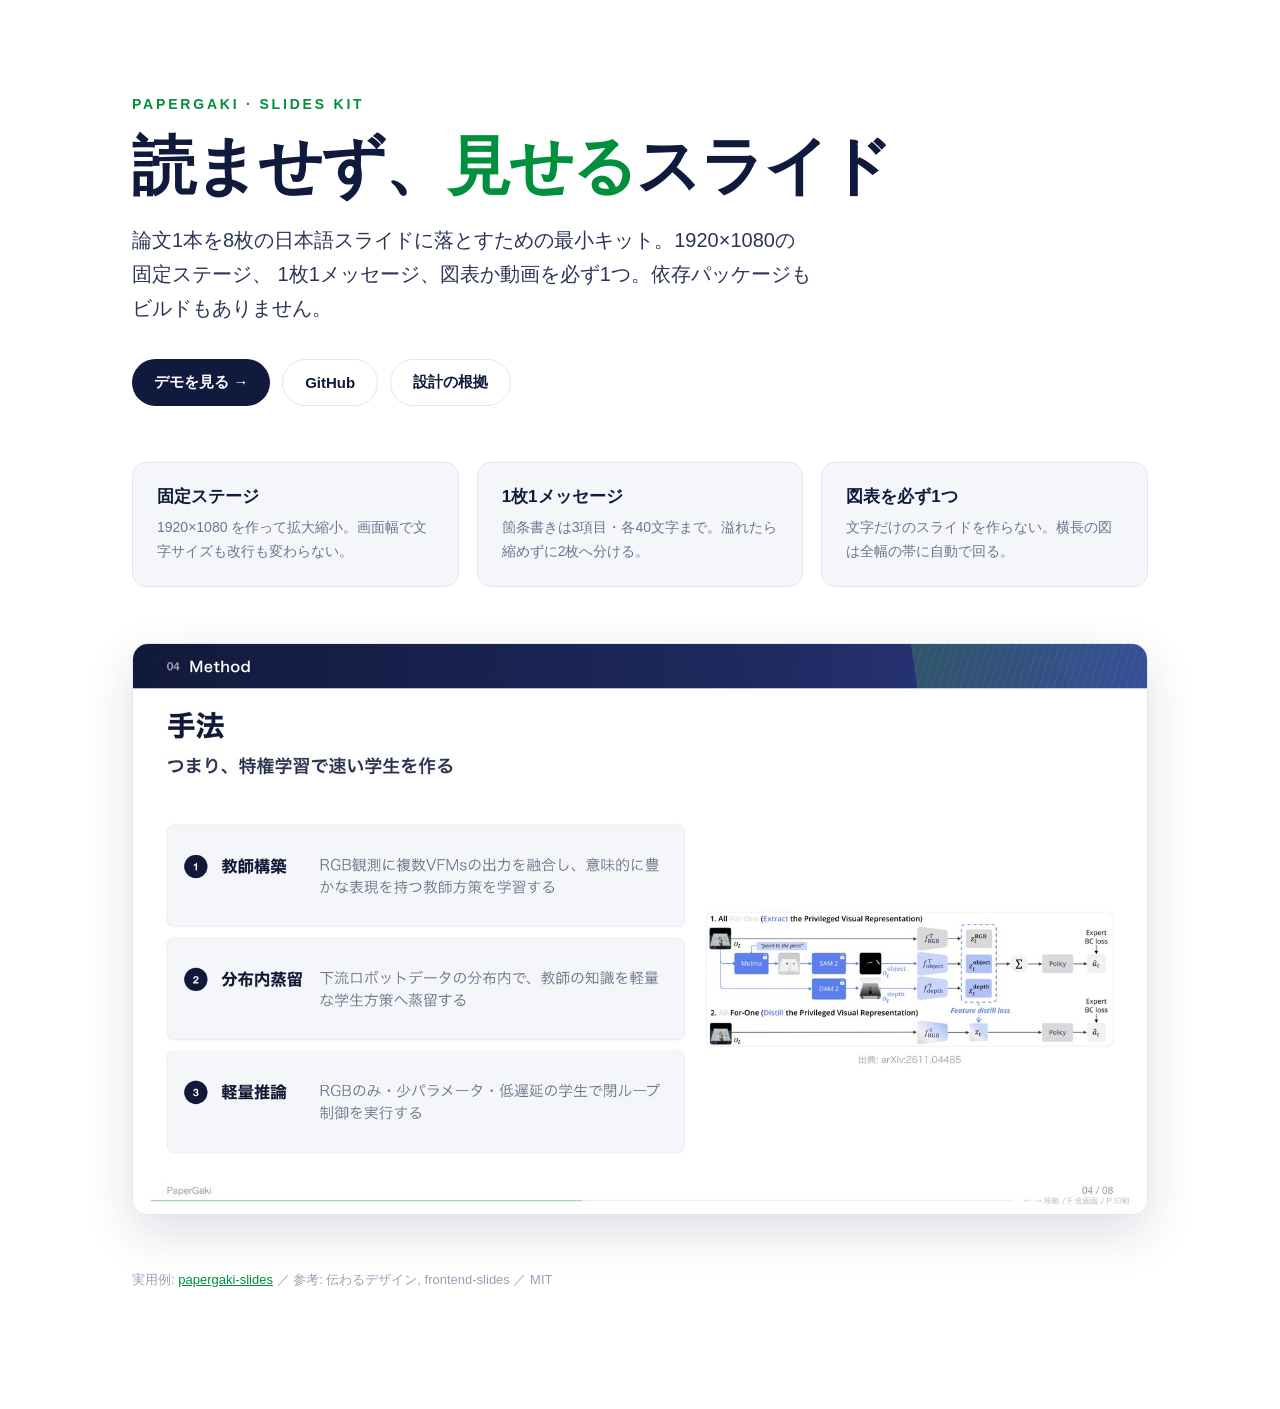
==== index.html @ 5c1c2af1 "PaperGaki Slides Kit: fixed-stage HTML slide kit with design notes" ====
<!doctype html>
<html lang="ja">
<head>
<meta charset="utf-8">
<meta name="viewport" content="width=device-width,initial-scale=1">
<title>PaperGaki Slides Kit — 読ませず、見せるスライド</title>
<meta property="og:title" content="PaperGaki Slides Kit">
<meta property="og:description" content="論文1本を8枚の日本語スライドに落とすための、依存なしHTMLスライドキット。">
<link rel="stylesheet" href="css/deck.css">
<style>
  body.landing { overflow: auto; height: auto; min-height: 100%; background: var(--slide-bg); }
  .wrap { max-width: 1080px; margin: 0 auto; padding: 96px 32px 120px; }
  .kicker { font-family: var(--font-latin); font-size: 14px; font-weight: 700; letter-spacing: .2em;
            text-transform: uppercase; color: var(--accent-ink); }
  h1 { margin: 18px 0 20px; font-size: clamp(34px, 5vw, 64px); line-height: 1.14; font-weight: 900;
       letter-spacing: -.035em; color: var(--navy); max-width: 14em; }
  h1 b { color: var(--accent-ink); }
  .lead { font-size: clamp(15px, 1.6vw, 20px); line-height: 1.7; color: var(--ink-soft); max-width: 34em; }
  .cta { display: flex; flex-wrap: wrap; gap: 12px; margin: 34px 0 56px; }
  .btn { display: inline-flex; align-items: center; gap: 8px; padding: 13px 22px; border-radius: 999px;
         font-weight: 700; text-decoration: none; font-size: 15px; }
  .btn--primary { background: var(--navy); color: #fff; }
  .btn--ghost { border: 1px solid var(--card-line); color: var(--navy); background: #fff; }
  .btn:hover { text-decoration: none; opacity: .9; }
  .grid3 { display: grid; grid-template-columns: repeat(auto-fit, minmax(230px, 1fr)); gap: 18px; }
  .card { padding: 22px 24px; border: 1px solid var(--card-line); border-radius: 14px; background: var(--card); }
  .card h3 { margin: 0 0 8px; font-size: 17px; color: var(--navy); }
  .card p { margin: 0; font-size: 14px; line-height: 1.7; color: var(--muted); }
  .shot { margin: 56px 0 0; border: 1px solid var(--card-line); border-radius: 16px; overflow: hidden;
          box-shadow: 0 18px 50px rgba(16,26,61,.14); }
  .shot img { display: block; width: 100%; }
  footer { margin-top: 56px; font-size: 13px; color: var(--faint); }
  footer a { color: var(--accent-ink); }
</style>
</head>
<body class="landing">
<div class="wrap">
  <div class="kicker">PaperGaki · Slides Kit</div>
  <h1>読ませず、<b>見せる</b>スライド</h1>
  <p class="lead">
    論文1本を8枚の日本語スライドに落とすための最小キット。1920×1080の固定ステージ、
    1枚1メッセージ、図表か動画を必ず1つ。依存パッケージもビルドもありません。
  </p>
  <div class="cta">
    <a class="btn btn--primary" href="examples/index.html">デモを見る →</a>
    <a class="btn btn--ghost" href="https://github.com/Wataru823/papergaki-slides-kit">GitHub</a>
    <a class="btn btn--ghost" href="https://github.com/Wataru823/papergaki-slides-kit/blob/main/DESIGN.md">設計の根拠</a>
  </div>

  <div class="grid3">
    <div class="card"><h3>固定ステージ</h3><p>1920×1080 を作って拡大縮小。画面幅で文字サイズも改行も変わらない。</p></div>
    <div class="card"><h3>1枚1メッセージ</h3><p>箇条書きは3項目・各40文字まで。溢れたら縮めずに2枚へ分ける。</p></div>
    <div class="card"><h3>図表を必ず1つ</h3><p>文字だけのスライドを作らない。横長の図は全幅の帯に自動で回る。</p></div>
  </div>

  <div class="shot"><img src="docs/example-method.jpg" alt="スライドの例"></div>

  <footer>
    実用例: <a href="https://wataru823.github.io/papergaki-slides/">papergaki-slides</a> ／
    参考: 伝わるデザイン, frontend-slides ／ MIT
  </footer>
</div>
</body>
</html>
---- css/deck.css ----
/* ============================================================
   PaperGaki decks — 1920x1080 fixed stage, academic light theme.

   Modelled on a well-designed conference deck:
   - navy section band carrying the section name
   - bold navy title with an inline venue/citation suffix
   - one bold "claim" line under the title (what the slide says)
   - cards on white, green used only for the key term
   - fixed footer: brand left, page number right
   ============================================================ */

:root {
  --stage-bg: #e9edf3;
  --slide-bg: #ffffff;

  --navy: #101a3d;
  --navy-2: #1b2a63;
  --ink: #101a3d;
  --ink-soft: #2b3557;
  --muted: #6b7490;
  --faint: #98a0b6;

  --accent: #00b34a;
  --accent-ink: #008f3c;
  --accent-soft: #e6f7ec;

  --card: #f4f6fa;
  --card-line: #e2e6ef;
  --line: #dfe3ec;

  --radius: 16px;
  --font-jp: "Hiragino Sans", "Hiragino Kaku Gothic ProN", "Noto Sans JP",
    "Yu Gothic", "Meiryo", sans-serif;
  --font-latin: "Helvetica Neue", "Segoe UI", Arial, sans-serif;
}

* { box-sizing: border-box; }

html, body {
  margin: 0;
  padding: 0;
  width: 100%;
  height: 100%;
  overflow: hidden;
  background: var(--stage-bg);
  color: var(--ink);
  font-family: var(--font-jp);
  -webkit-font-smoothing: antialiased;
}

/* ---------------------------------------------------------------- stage */

.deck-viewport {
  position: fixed;
  inset: 0;
  overflow: hidden;
  background: var(--stage-bg);
}

.deck-stage {
  position: absolute;
  left: 0;
  top: 0;
  width: 1920px;
  height: 1080px;
  transform-origin: 0 0;
  background: var(--slide-bg);
  overflow: hidden;
  box-shadow: 0 24px 80px rgba(16, 26, 61, 0.18);
}

.slide {
  position: absolute;
  inset: 0;
  width: 1920px;
  height: 1080px;
  overflow: hidden;
  visibility: hidden;
  opacity: 0;
  pointer-events: none;
  background: var(--slide-bg);
  transition: opacity 0.28s ease;
}

.slide.is-active {
  visibility: visible;
  opacity: 1;
  pointer-events: auto;
  z-index: 1;
}

/* ---------------------------------------------------------------- band */

.band {
  position: absolute;
  top: 0;
  left: 0;
  right: 0;
  height: 84px;
  background: linear-gradient(96deg, var(--navy) 0%, var(--navy-2) 62%, #2c4191 100%);
  display: flex;
  align-items: center;
  padding: 0 64px;
  overflow: hidden;
}

.band::after {
  content: "";
  position: absolute;
  right: -80px;
  top: -140px;
  width: 520px;
  height: 340px;
  background:
    repeating-linear-gradient(115deg, rgba(255, 255, 255, 0.10) 0 2px, transparent 2px 13px),
    linear-gradient(120deg, rgba(0, 179, 74, 0.55), rgba(70, 120, 255, 0.35));
  transform: rotate(-8deg);
  opacity: 0.55;
}

.band__label {
  position: relative;
  z-index: 1;
  font-size: 27px;
  font-weight: 700;
  letter-spacing: 0.04em;
  color: #ffffff;
}

.band__num {
  position: relative;
  z-index: 1;
  margin-right: 18px;
  font-family: var(--font-latin);
  font-size: 22px;
  font-weight: 700;
  color: rgba(255, 255, 255, 0.55);
  font-variant-numeric: tabular-nums;
}

/* ---------------------------------------------------------------- head */

.slide__inner {
  position: absolute;
  inset: 84px 0 0 0;
  padding: 36px 64px 62px;
  display: flex;
  flex-direction: column;
}

.slide__head { flex: 0 0 auto; }

.slide h2 {
  margin: 0;
  word-break: auto-phrase;
  line-break: strict;
  font-size: 55px;
  line-height: 1.24;
  font-weight: 800;
  letter-spacing: -0.01em;
  color: var(--navy);
}

.slide h2 .cite {
  margin-left: 18px;
  font-family: var(--font-latin);
  font-size: 30px;
  font-weight: 600;
  color: var(--muted);
  letter-spacing: 0;
}

/* the one-sentence claim of this slide */
.claim {
  margin: 18px 0 0;
  font-size: 34px;
  line-height: 1.45;
  font-weight: 700;
  color: var(--ink-soft);
}

.claim b { color: var(--accent-ink); font-weight: 800; }

.slide__body {
  flex: 1 1 auto;
  display: flex;
  min-height: 0;
  padding-top: 34px;
  overflow: hidden;
}

.slide__body[data-layout="center"] { align-items: center; }
/* short content sits centred so the slide does not look top-heavy */
.slide__body[data-layout="top"] { align-items: center; }
.slide__body[data-layout="top"] .stack--band { align-self: flex-start; }

/* ---------------------------------------------------------------- footer */

.pager {
  position: absolute;
  right: 64px;
  bottom: 34px;
  font-family: var(--font-latin);
  font-size: 19px;
  color: var(--faint);
  font-variant-numeric: tabular-nums;
}

.brand {
  position: absolute;
  left: 64px;
  bottom: 34px;
  font-family: var(--font-latin);
  font-size: 18px;
  color: var(--faint);
}

/* ---------------------------------------------------------------- layouts */

.split {
  display: grid;
  grid-template-columns: 1fr 1fr;
  gap: 56px;
  width: 100%;
  height: 100%;
  min-height: 0;
  align-items: stretch;
}

.split--text-first { grid-template-columns: 1.06fr 0.94fr; }

/* steps: give the text more width so rows do not wrap into extra height */
.split--steps { grid-template-columns: 1.12fr 0.88fr; gap: 40px; }
.split--steps .col--figure { order: 2; }
.split--steps .col--text { order: 1; height: auto; justify-content: center; }
.split--steps .steps { height: auto; }
.split--figure-first { grid-template-columns: 0.94fr 1.06fr; }
.split--figure-first .col--text { order: 2; }
.split--figure-first .col--figure { order: 1; }

.stack { width: 100%; }

.bullets {
  list-style: none;
  margin: 0;
  padding: 0;
  display: flex;
  flex-direction: column;
  gap: 46px;
}

.bullets li {
  position: relative;
  padding-left: 42px;
  font-size: 40px;
  line-height: 1.55;
  color: var(--ink-soft);
}

.bullets li::before {
  content: "";
  position: absolute;
  left: 6px;
  top: 22px;
  width: 14px;
  height: 14px;
  border-radius: 3px;
  background: var(--accent);
}

.bullets li b { color: var(--navy); font-weight: 800; }

/* card variant for text-only slides */
.bullets--cards { gap: 20px; }

.bullets--cards li {
  padding: 30px 36px 30px 74px;
  border-radius: 14px;
  border: 1px solid var(--card-line);
  background: var(--card);
  font-size: 36px;
}

.bullets--cards li::before {
  left: 36px;
  top: 50%;
  width: 16px;
  height: 16px;
  margin-top: -8px;
  border-radius: 4px;
}

.statement {
  margin: 0 0 40px;
  font-size: 50px;
  line-height: 1.4;
  font-weight: 800;
  color: var(--navy);
  max-width: 1400px;
}

.statement b { color: var(--accent-ink); }

/* numbered steps */
.steps { display: flex; flex-direction: column; gap: 18px; width: 100%; }

.step {
  display: flex;
  gap: 28px;
  align-items: center;
  padding: 22px 30px;
  border-radius: 14px;
  border: 1px solid var(--card-line);
  background: var(--card);
}

.step__num {
  flex: 0 0 auto;
  width: 44px;
  height: 44px;
  border-radius: 50%;
  display: grid;
  place-items: center;
  background: var(--navy);
  color: #ffffff;
  font-family: var(--font-latin);
  font-size: 21px;
  font-weight: 700;
}

.step__label { flex: 0 0 auto; min-width: 190px; font-size: 31px; font-weight: 800; color: var(--navy); }
.step__text { font-size: 28px; color: var(--muted); line-height: 1.5; }

/* steps share the slide with a figure: tighten so both fit */
/* three steps can breathe: they fill the stage next to the figure */
.steps--compact.steps--n3 { gap: 20px; }
.steps--compact.steps--n3 .step { padding: 54px 32px; gap: 26px; align-items: flex-start; }
.steps--compact.steps--n3 .step__num { width: 44px; height: 44px; font-size: 20px; }
.steps--compact.steps--n3 .step__label { min-width: 160px; font-size: 31px; }
.steps--compact.steps--n3 .step__text { font-size: 28px; line-height: 1.5; }

.steps--compact { gap: 16px; }
.steps--compact .step { padding: 30px 28px; gap: 22px; align-items: flex-start; }
.steps--compact .step__num { width: 40px; height: 40px; font-size: 19px; margin-top: 2px; }
.steps--compact .step__label { min-width: 155px; font-size: 30px; }
.steps--compact .step__text { font-size: 25px; line-height: 1.5; }

/* stat cards */
.stats { display: flex; gap: 22px; width: 100%; margin-bottom: 34px; }

.stat {
  flex: 1 1 0;
  padding: 28px 32px;
  border-radius: var(--radius);
  border: 1px solid var(--card-line);
  background: var(--card);
}

.stat__value {
  font-family: var(--font-latin);
  font-size: 70px;
  font-weight: 800;
  line-height: 1;
  letter-spacing: -0.02em;
  color: var(--accent-ink);
  font-variant-numeric: tabular-nums;
}

.stat__label { margin-top: 14px; font-size: 23px; line-height: 1.45; color: var(--muted); }

.note {
  margin-top: 28px;
  padding: 18px 24px;
  border-radius: 12px;
  background: var(--accent-soft);
  font-size: 25px;
  line-height: 1.55;
  color: var(--accent-ink);
}

/* figures */
.col--figure {
  width: 100%;
  justify-self: stretch;
  display: flex;
  align-items: center;
  justify-content: center;
  min-width: 0;
  min-height: 0;
  height: 100%;
}

.col--text {
  display: flex;
  flex-direction: column;
  justify-content: center;
  min-height: 0;
}

figure.fig {
  margin: 0;
  display: flex;
  flex-direction: column;
  align-items: center;
  justify-content: center;
  gap: 12px;
  width: 100%;
  height: 100%;
  min-width: 0;
  min-height: 0;
}

figure.fig figcaption { flex: 0 0 auto; }

figure.fig img {
  width: auto;
  height: auto;
  max-width: 100%;
  max-height: 100%;
  object-fit: contain;
  border-radius: 12px;
  border: 1px solid var(--card-line);
  background: #ffffff;
}

figure.fig figcaption { font-size: 17px; color: var(--faint); }

/* keep the clip's own aspect ratio so portrait demos do not sit in a black box */
figure.fig--video { align-items: center; }
figure.fig--video video {
  width: auto;
  height: auto;
  max-width: 100%;
  max-height: 540px;
  border-radius: 12px;
  border: 1px solid var(--card-line);
  background: #0b0f16;
}

/* table */
.tbl {
  width: 100%;
  margin-top: 30px;
  border-collapse: collapse;
  font-size: 27px;
  color: var(--ink-soft);
}

.tbl th {
  padding: 16px 22px;
  text-align: left;
  font-weight: 800;
  color: #ffffff;
  background: var(--navy);
  border-right: 1px solid rgba(255, 255, 255, 0.18);
}

.tbl th:first-child { border-radius: 10px 0 0 0; }
.tbl th:last-child { border-radius: 0 10px 0 0; border-right: 0; }

.tbl td {
  padding: 15px 22px;
  border-bottom: 1px solid var(--card-line);
  font-variant-numeric: tabular-nums;
}

.tbl tbody tr:nth-child(even) td { background: var(--card); }
.tbl tbody tr:last-child td:first-child { border-radius: 0 0 0 10px; }
.tbl tbody tr:last-child td:last-child { border-radius: 0 0 10px 0; }

.stack { display: flex; flex-direction: column; height: 100%; min-height: 0; }
.stack .col--text { flex: 0 0 auto; }

.stack--band .statement { font-size: 38px; margin-bottom: 18px; }
.stack--band .stats { margin-bottom: 20px; }
.stack--band .bullets { gap: 18px; }
.stack--band .bullets li { font-size: 30px; }
.stack--band .bullets li::before { top: 18px; }
.fig--band { margin-top: 22px; }
.fig--band {
  flex: 1 1 auto;
  min-height: 0;
  height: auto;
}

figure.fig--band img {
  width: auto;
  height: auto;
  max-width: 100%;
  max-height: 100%;
}
.fig--band figcaption { display: none; }

/* ---------------------------------------------------------------- cover */

.slide--cover .slide__inner { inset: 0; padding: 0; }

.cover {
  position: absolute;
  inset: 0;
  display: grid;
  grid-template-columns: 1.08fr 0.92fr;
  background: var(--slide-bg);
}

.cover__text {
  padding: 96px 40px 96px 64px;
  display: flex;
  flex-direction: column;
  justify-content: center;
}

.cover__kicker {
  font-family: var(--font-latin);
  font-size: 21px;
  font-weight: 700;
  letter-spacing: 0.16em;
  text-transform: uppercase;
  color: var(--accent-ink);
  margin-bottom: 26px;
}

.cover__catch {
  margin: 0 0 26px;
  word-break: auto-phrase;
  line-break: strict;
  font-size: 92px;
  line-height: 1.1;
  font-weight: 900;
  letter-spacing: -0.035em;
  color: var(--navy);
  max-width: 12em;
}

.cover__catch b { color: var(--accent-ink); }

.cover__one {
  margin: 0 0 18px;
  font-size: 31px;
  line-height: 1.55;
  color: var(--ink-soft);
  max-width: 24em;
}

.cover__title-en {
  margin: 0 0 40px;
  font-size: 20px;
  line-height: 1.5;
  color: var(--faint);
  max-width: 32em;
}

.cover__meta { display: flex; flex-wrap: wrap; gap: 10px; }

.chip {
  display: inline-flex;
  align-items: center;
  padding: 8px 16px;
  border-radius: 999px;
  border: 1px solid var(--card-line);
  background: var(--card);
  font-size: 19px;
  color: var(--ink-soft);
  white-space: nowrap;
}

.chip--accent {
  border-color: #bfe8cd;
  background: var(--accent-soft);
  color: var(--accent-ink);
  font-weight: 700;
}

.cover__figure {
  position: relative;
  overflow: hidden;
  background: linear-gradient(150deg, #eef1f7 0%, #dfe5f0 100%);
  display: flex;
  align-items: center;
  justify-content: center;
  padding: 56px 56px 56px 24px;
}

.cover__figure img {
  width: 100%;
  max-height: 800px;
  object-fit: contain;
  border-radius: 14px;
  box-shadow: 0 18px 48px rgba(16, 26, 61, 0.22);
}

/* ---------------------------------------------------------------- links */

.linkgrid { display: grid; grid-template-columns: repeat(2, 1fr); gap: 20px; width: 100%; max-width: 1500px; }

.linkcard {
  display: block;
  padding: 26px 30px;
  border-radius: var(--radius);
  border: 1px solid var(--card-line);
  background: var(--card);
  color: var(--ink);
  text-decoration: none;
  transition: border-color 0.18s ease, transform 0.18s ease;
}

.linkcard:hover { border-color: var(--accent); transform: translateY(-2px); text-decoration: none; }

.linkcard__label {
  font-family: var(--font-latin);
  font-size: 17px;
  letter-spacing: 0.12em;
  text-transform: uppercase;
  color: var(--accent-ink);
  margin-bottom: 8px;
}

.linkcard__value { font-size: 26px; font-weight: 700; color: var(--navy); }

/* ---------------------------------------------------------------- HUD */

.hud {
  position: fixed;
  left: 0;
  right: 0;
  bottom: 0;
  z-index: 50;
  display: flex;
  align-items: center;
  gap: 16px;
  padding: 0 28px 12px;
  pointer-events: none;
  opacity: 0.5;
  transition: opacity 0.2s ease;
}

.hud:hover { opacity: 1; }
.hud__bar { flex: 1; height: 2px; border-radius: 2px; background: rgba(16, 26, 61, 0.15); overflow: hidden; }
.hud__fill { height: 100%; width: 0; background: var(--accent); transition: width 0.3s ease; }
.hud__hint { font-size: 12px; color: var(--muted); white-space: nowrap; }

/* ---------------------------------------------------------------- gallery */

/* the deck viewport locks scrolling; the gallery page must release it */
html:has(body.gallery) {
  overflow: auto;
  height: auto;
}

body.gallery {
  overflow: visible;
  height: auto;
  min-height: 100%;
  background: #f6f7fb;
  color: var(--ink);
}

.gallery-wrap { max-width: 1240px; margin: 0 auto; padding: 76px 32px 100px; }

.gallery-brand {
  font-family: var(--font-latin);
  font-size: 14px;
  font-weight: 700;
  letter-spacing: 0.18em;
  text-transform: uppercase;
  color: var(--accent-ink);
}

.gallery-title { margin: 14px 0 10px; font-size: 50px; font-weight: 900; letter-spacing: -0.03em; line-height: 1.2; color: var(--navy); }
.gallery-sub { color: var(--muted); font-size: 16px; margin-bottom: 48px; }

/* ---------------------------------------------------------------- filters */

[hidden] { display: none !important; }

.filters {
  margin: -24px 0 34px;
  padding: 18px 20px;
  border: 1px solid var(--card-line);
  border-radius: 14px;
  background: #ffffff;
  box-shadow: 0 2px 10px rgba(16, 26, 61, 0.04);
}

.facet-row {
  display: flex;
  align-items: flex-start;
  gap: 14px;
  padding: 7px 0;
}

.facet-row + .facet-row { border-top: 1px solid #eef1f7; }
.facet-row--status { align-items: center; }

.facet-label {
  flex: 0 0 56px;
  padding-top: 7px;
  font-size: 13px;
  font-weight: 700;
  color: var(--muted);
  letter-spacing: 0.04em;
}

.facet-chips { display: flex; flex-wrap: wrap; gap: 7px; align-items: center; }

.fchip {
  display: inline-flex;
  align-items: center;
  gap: 6px;
  padding: 7px 13px;
  border-radius: 999px;
  border: 1px solid var(--card-line);
  background: #f7f8fc;
  color: var(--ink-soft);
  font-family: inherit;
  font-size: 13.5px;
  font-weight: 600;
  line-height: 1.2;
  cursor: pointer;
  transition: background 0.14s ease, border-color 0.14s ease, color 0.14s ease;
}

.fchip:hover { border-color: #c7d2e5; background: #eef2fa; }

.fchip.is-on {
  background: var(--navy);
  border-color: var(--navy);
  color: #ffffff;
}

.fchip.is-on .fchip__n { background: rgba(255, 255, 255, 0.22); color: #ffffff; }

.fchip__n {
  padding: 1px 6px;
  border-radius: 999px;
  background: #e6eaf3;
  color: var(--muted);
  font-size: 11px;
  font-variant-numeric: tabular-nums;
}

.fchip--reset {
  background: #fff;
  border-color: #d9dfec;
  color: var(--accent-ink);
}

.facet-toggle {
  display: inline-flex;
  align-items: center;
  gap: 7px;
  padding-left: 10px;
  font-size: 13px;
  color: var(--muted);
  cursor: pointer;
  user-select: none;
}

.facet-toggle span {
  display: inline-block;
  padding: 6px 13px;
  border-radius: 999px;
  border: 1px dashed #cfd7e6;
}

.facet-toggle input:checked + span {
  border-style: solid;
  border-color: var(--navy);
  color: var(--navy);
  font-weight: 700;
}

.deckcard[data-archived="1"] { opacity: 0.55; }
.deckcard[data-archived="1"] .deckcard__thumb { filter: grayscale(1); }

.facet-count {
  font-size: 13px;
  color: var(--muted);
  font-variant-numeric: tabular-nums;
}

.gallery-none {
  padding: 60px 20px;
  text-align: center;
  color: var(--muted);
  font-size: 15px;
}

.grid { display: grid; grid-template-columns: repeat(auto-fill, minmax(320px, 1fr)); gap: 24px; }

.deckcard {
  display: flex;
  flex-direction: column;
  border-radius: 14px;
  overflow: hidden;
  border: 1px solid var(--card-line);
  background: #ffffff;
  color: inherit;
  text-decoration: none;
  box-shadow: 0 2px 10px rgba(16, 26, 61, 0.05);
  transition: transform 0.2s ease, box-shadow 0.2s ease, border-color 0.2s ease;
}

.deckcard:hover {
  transform: translateY(-4px);
  border-color: #c9d4e6;
  box-shadow: 0 14px 32px rgba(16, 26, 61, 0.12);
  text-decoration: none;
}

.deckcard__thumb {
  aspect-ratio: 16 / 9;
  background-size: cover;
  background-position: center top;
  background-color: var(--card);
  border-bottom: 1px solid var(--card-line);
}

.deckcard__body { padding: 20px 22px 22px; display: flex; flex-direction: column; gap: 9px; flex: 1; }
.deckcard__catch { font-size: 23px; font-weight: 800; line-height: 1.4; letter-spacing: -0.01em; color: var(--navy); }

.deckcard__title {
  font-size: 14px;
  color: var(--muted);
  line-height: 1.5;
  display: -webkit-box;
  -webkit-line-clamp: 2;
  -webkit-box-orient: vertical;
  overflow: hidden;
}

.deckcard__meta { margin-top: auto; display: flex; flex-wrap: wrap; gap: 6px; padding-top: 10px; }
.deckcard .chip { font-size: 12px; padding: 4px 10px; }

.empty {
  padding: 70px 24px;
  border: 1px dashed var(--card-line);
  border-radius: 14px;
  text-align: center;
  color: var(--muted);
  line-height: 1.9;
  background: #ffffff;
}

/* ---------------------------------------------------------------- misc */

@media (prefers-reduced-motion: reduce) { .slide { transition: none; } }

@media print {
  @page { size: 1920px 1080px; margin: 0; }
  html, body { overflow: visible; background: #fff; }
  .deck-viewport { position: static; }
  .deck-stage { position: static; transform: none !important; box-shadow: none; }
  .hud { display: none; }
  .slide {
    position: relative;
    visibility: visible;
    opacity: 1;
    page-break-after: always;
    break-after: page;
  }
}
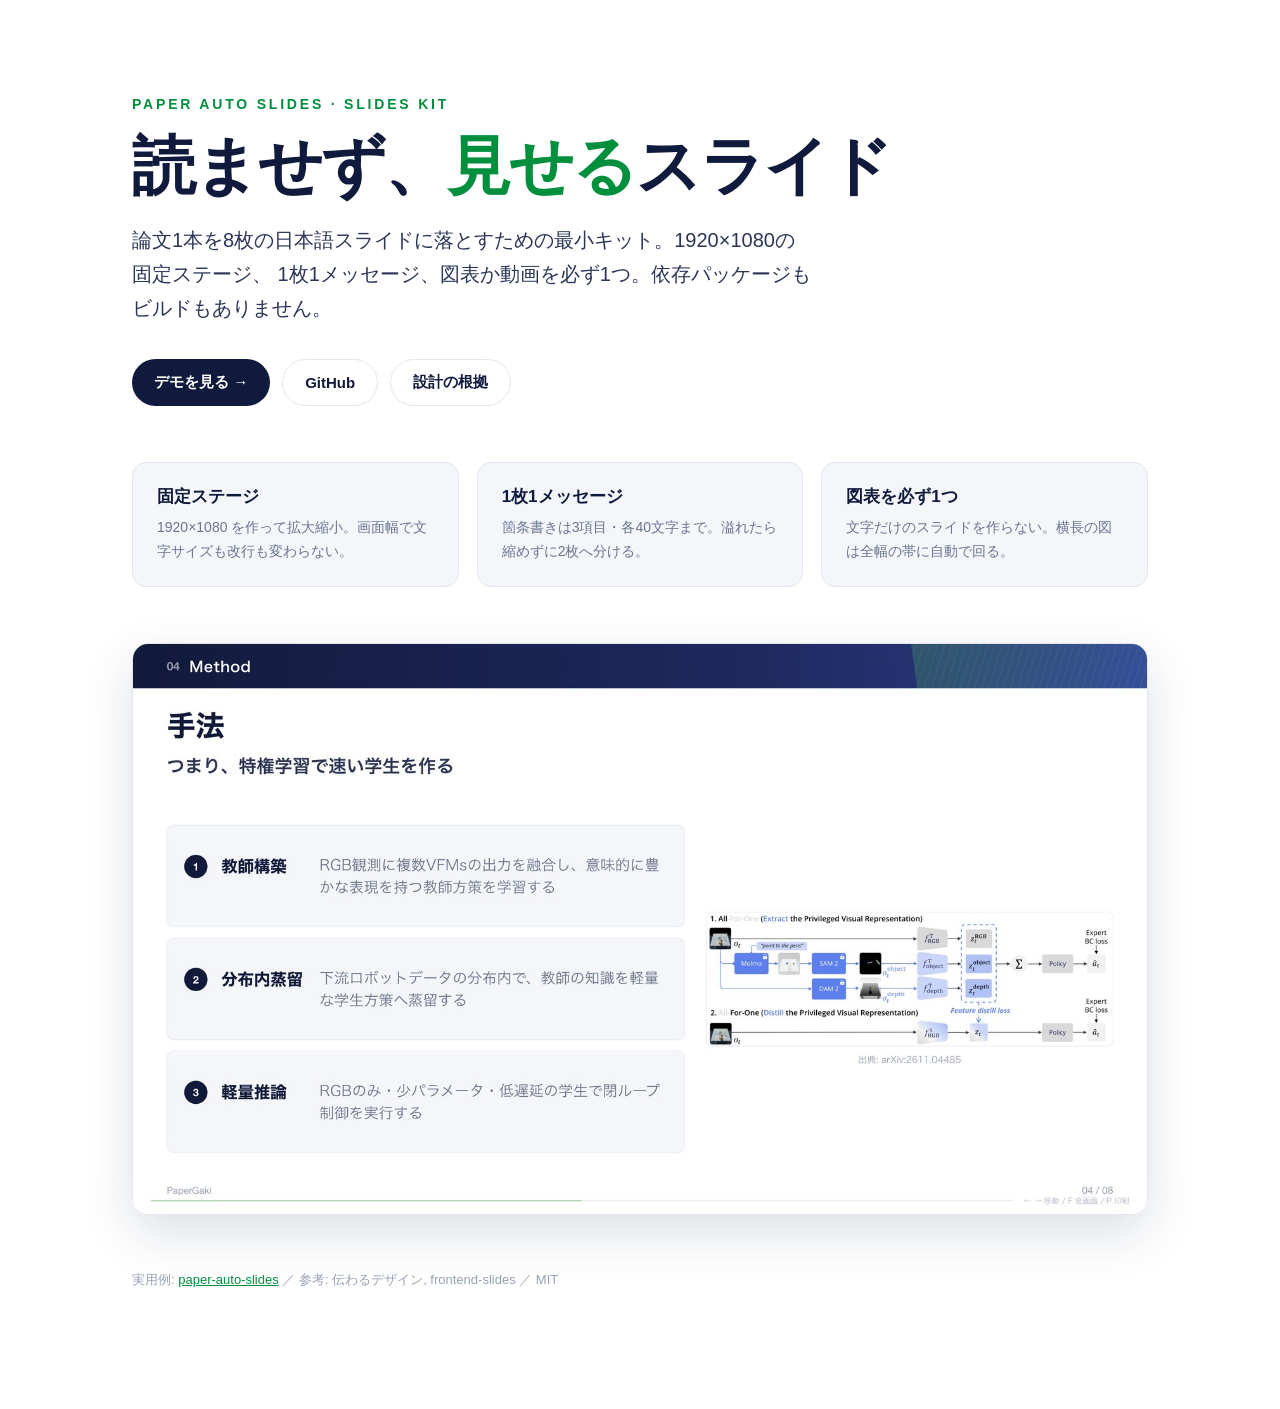
==== commit b8050689: "Rename the kit to Paper Auto Slides Kit" ====
--- a/index.html
+++ b/index.html
@@ -3,8 +3,8 @@
 <head>
 <meta charset="utf-8">
 <meta name="viewport" content="width=device-width,initial-scale=1">
-<title>PaperGaki Slides Kit — 読ませず、見せるスライド</title>
-<meta property="og:title" content="PaperGaki Slides Kit">
+<title>Paper Auto Slides Kit — 読ませず、見せるスライド</title>
+<meta property="og:title" content="Paper Auto Slides Kit">
 <meta property="og:description" content="論文1本を8枚の日本語スライドに落とすための、依存なしHTMLスライドキット。">
 <link rel="stylesheet" href="css/deck.css">
 <style>
@@ -35,7 +35,7 @@
 </head>
 <body class="landing">
 <div class="wrap">
-  <div class="kicker">PaperGaki · Slides Kit</div>
+  <div class="kicker">Paper Auto Slides · Slides Kit</div>
   <h1>読ませず、<b>見せる</b>スライド</h1>
   <p class="lead">
     論文1本を8枚の日本語スライドに落とすための最小キット。1920×1080の固定ステージ、
@@ -43,8 +43,8 @@
   </p>
   <div class="cta">
     <a class="btn btn--primary" href="examples/index.html">デモを見る →</a>
-    <a class="btn btn--ghost" href="https://github.com/Wataru823/papergaki-slides-kit">GitHub</a>
-    <a class="btn btn--ghost" href="https://github.com/Wataru823/papergaki-slides-kit/blob/main/DESIGN.md">設計の根拠</a>
+    <a class="btn btn--ghost" href="https://github.com/Wataru823/paper-auto-slides-kit">GitHub</a>
+    <a class="btn btn--ghost" href="https://github.com/Wataru823/paper-auto-slides-kit/blob/main/DESIGN.md">設計の根拠</a>
   </div>
 
   <div class="grid3">
@@ -56,7 +56,7 @@
   <div class="shot"><img src="docs/example-method.jpg" alt="スライドの例"></div>
 
   <footer>
-    実用例: <a href="https://wataru823.github.io/papergaki-slides/">papergaki-slides</a> ／
+    実用例: <a href="https://wataru823.github.io/paper-auto-slides/">paper-auto-slides</a> ／
     参考: 伝わるデザイン, frontend-slides ／ MIT
   </footer>
 </div>
--- a/css/deck.css
+++ b/css/deck.css
@@ -1,5 +1,5 @@
 /* ============================================================
-   PaperGaki decks — 1920x1080 fixed stage, academic light theme.
+   Paper Auto Slides decks — 1920x1080 fixed stage, academic light theme.
 
    Modelled on a well-designed conference deck:
    - navy section band carrying the section name
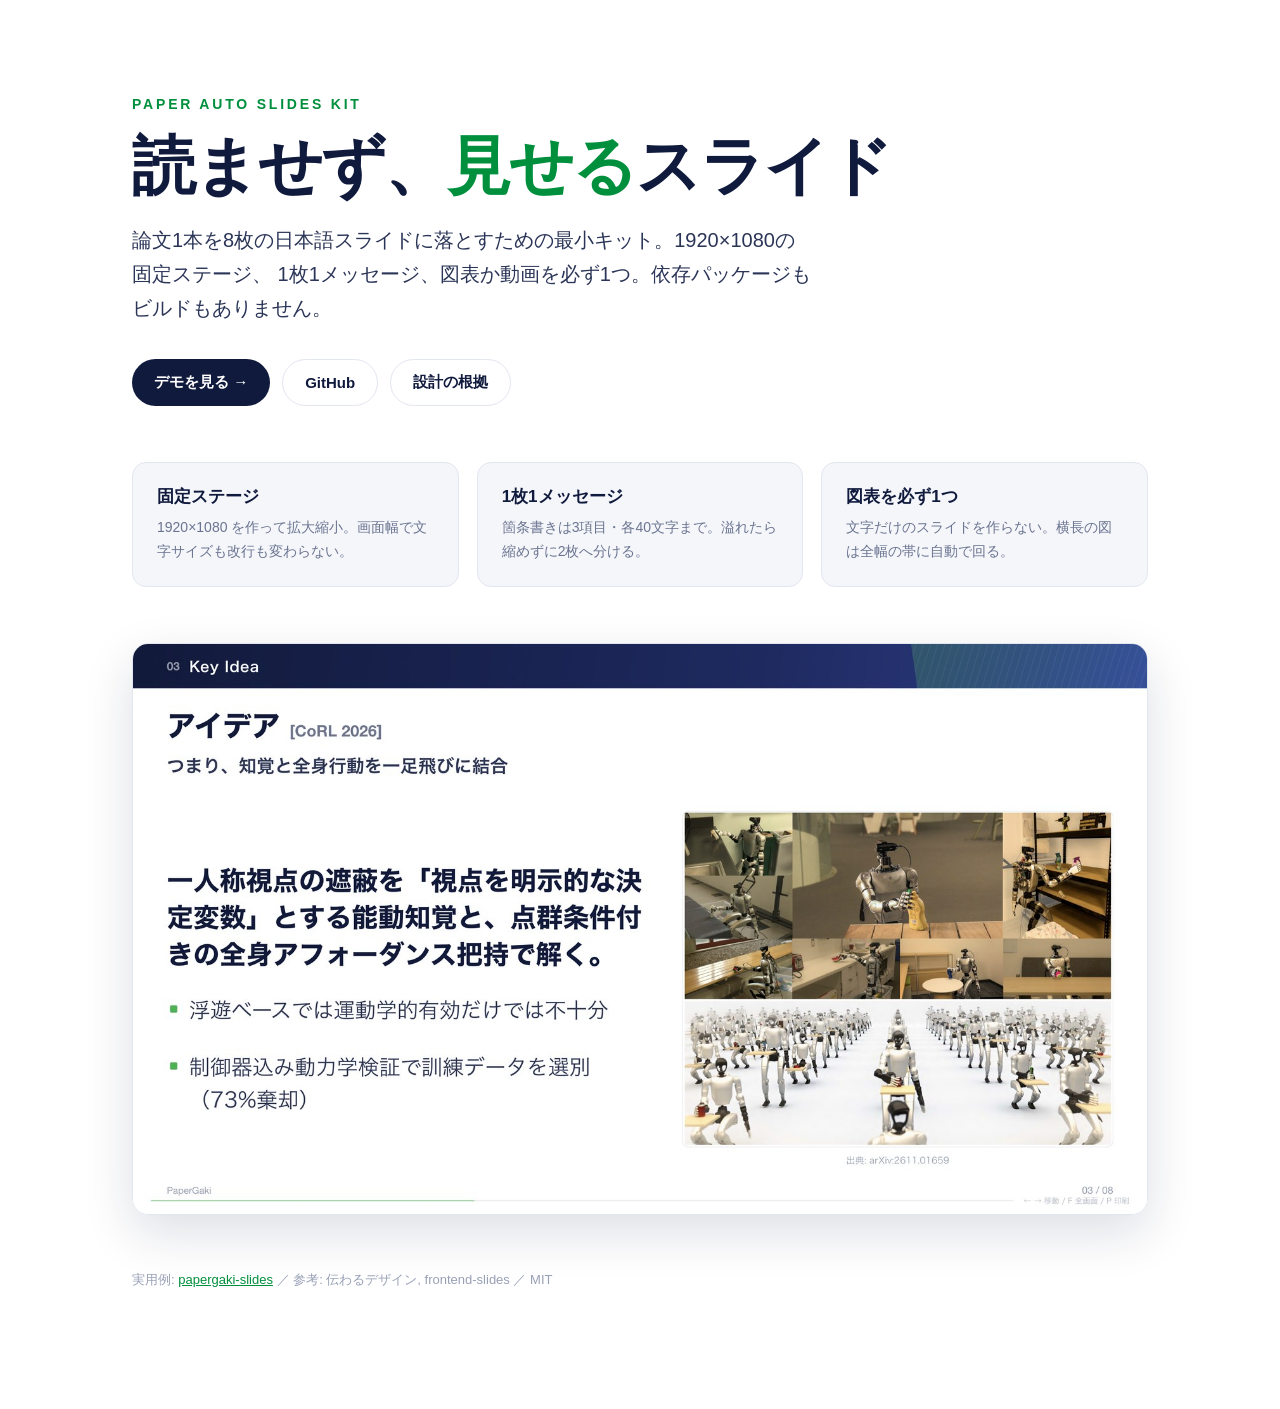
==== commit ea013311: "Point the example link at papergaki-slides and use a stronger sample slide" ====
--- a/index.html
+++ b/index.html
@@ -8,7 +8,10 @@
 <meta property="og:description" content="論文1本を8枚の日本語スライドに落とすための、依存なしHTMLスライドキット。">
 <link rel="stylesheet" href="css/deck.css">
 <style>
-  body.landing { overflow: auto; height: auto; min-height: 100%; background: var(--slide-bg); }
+  /* deck.css locks scrolling for the fixed 1920x1080 stage; the landing page
+     must release it on the html element, which is what actually scrolls. */
+  html:has(body.landing) { overflow: auto; height: auto; }
+  body.landing { overflow: visible; height: auto; min-height: 100%; background: var(--slide-bg); }
   .wrap { max-width: 1080px; margin: 0 auto; padding: 96px 32px 120px; }
   .kicker { font-family: var(--font-latin); font-size: 14px; font-weight: 700; letter-spacing: .2em;
             text-transform: uppercase; color: var(--accent-ink); }
@@ -35,7 +38,7 @@
 </head>
 <body class="landing">
 <div class="wrap">
-  <div class="kicker">Paper Auto Slides · Slides Kit</div>
+  <div class="kicker">Paper Auto Slides Kit</div>
   <h1>読ませず、<b>見せる</b>スライド</h1>
   <p class="lead">
     論文1本を8枚の日本語スライドに落とすための最小キット。1920×1080の固定ステージ、
@@ -53,10 +56,10 @@
     <div class="card"><h3>図表を必ず1つ</h3><p>文字だけのスライドを作らない。横長の図は全幅の帯に自動で回る。</p></div>
   </div>
 
-  <div class="shot"><img src="docs/example-method.jpg" alt="スライドの例"></div>
+  <div class="shot"><img src="docs/example-idea.jpg" alt="スライドの例"></div>
 
   <footer>
-    実用例: <a href="https://wataru823.github.io/paper-auto-slides/">paper-auto-slides</a> ／
+    実用例: <a href="https://wataru823.github.io/papergaki-slides/">papergaki-slides</a> ／
     参考: 伝わるデザイン, frontend-slides ／ MIT
   </footer>
 </div>
